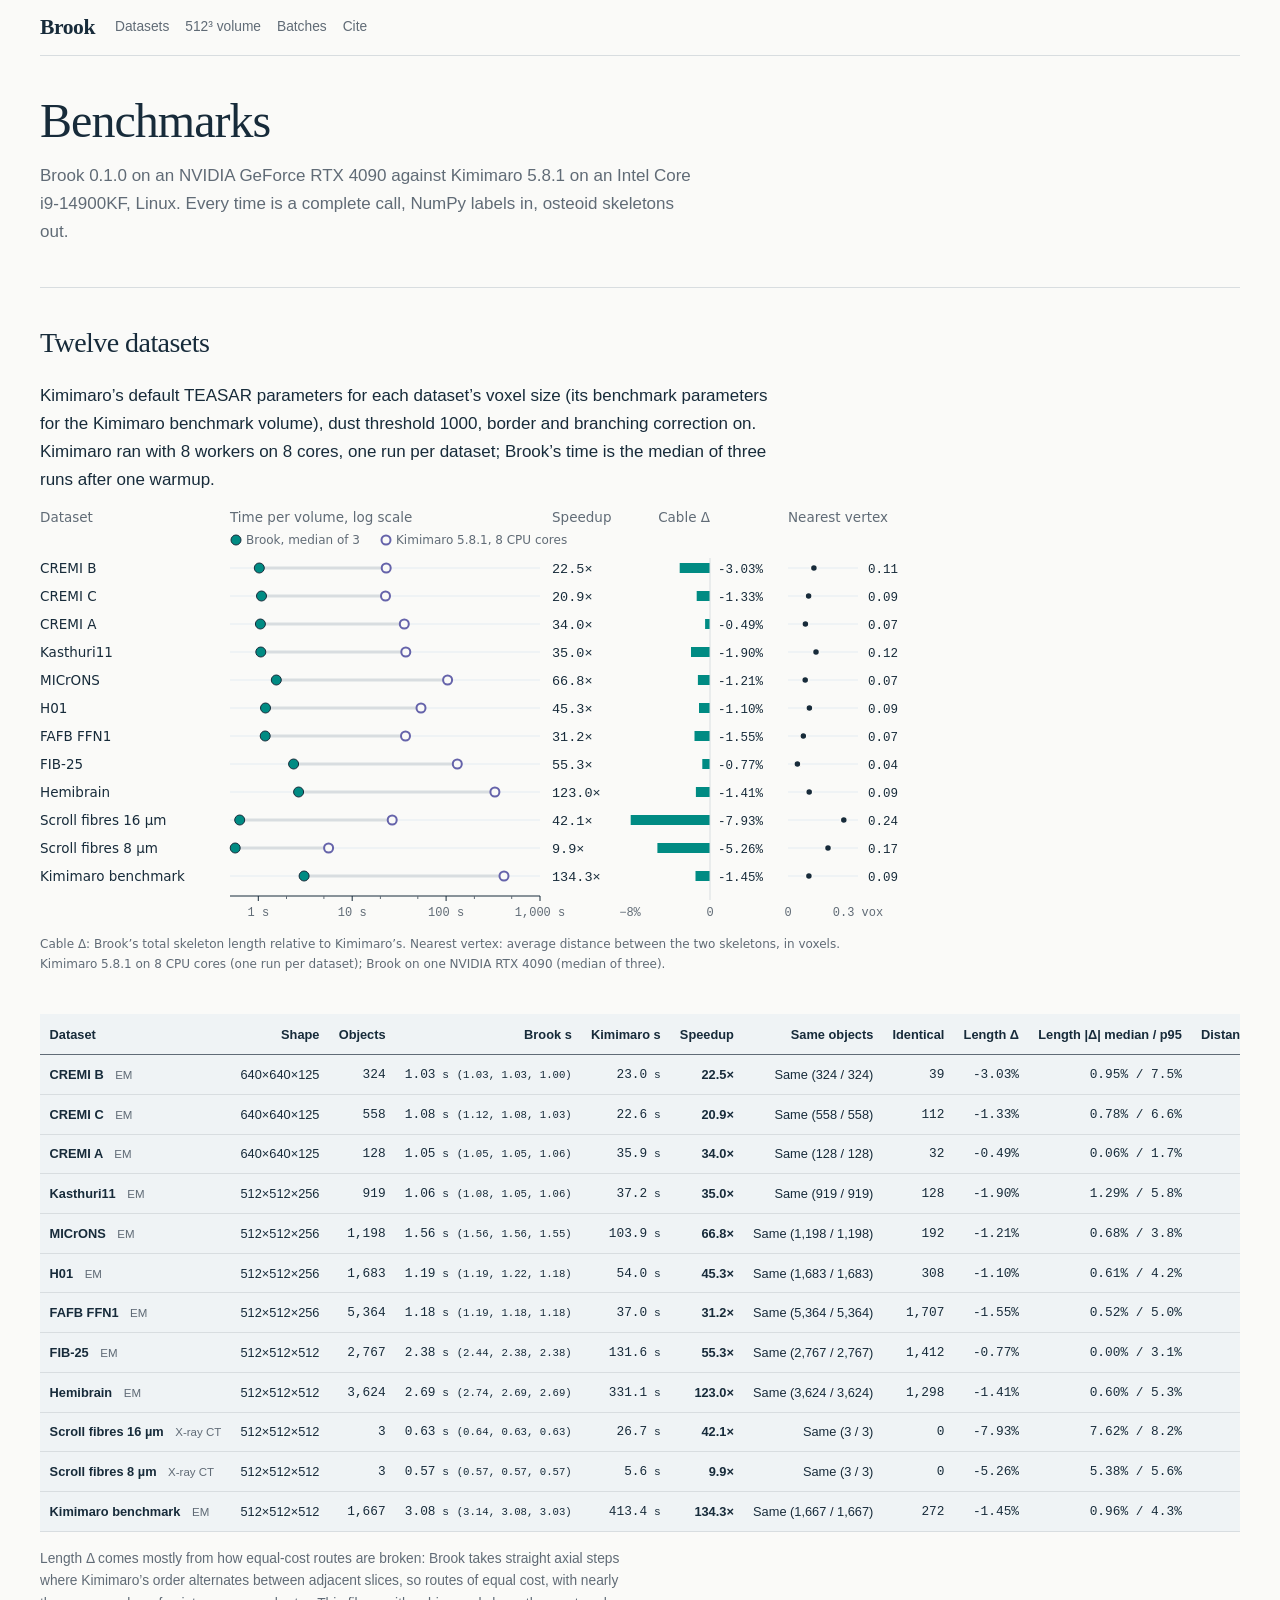
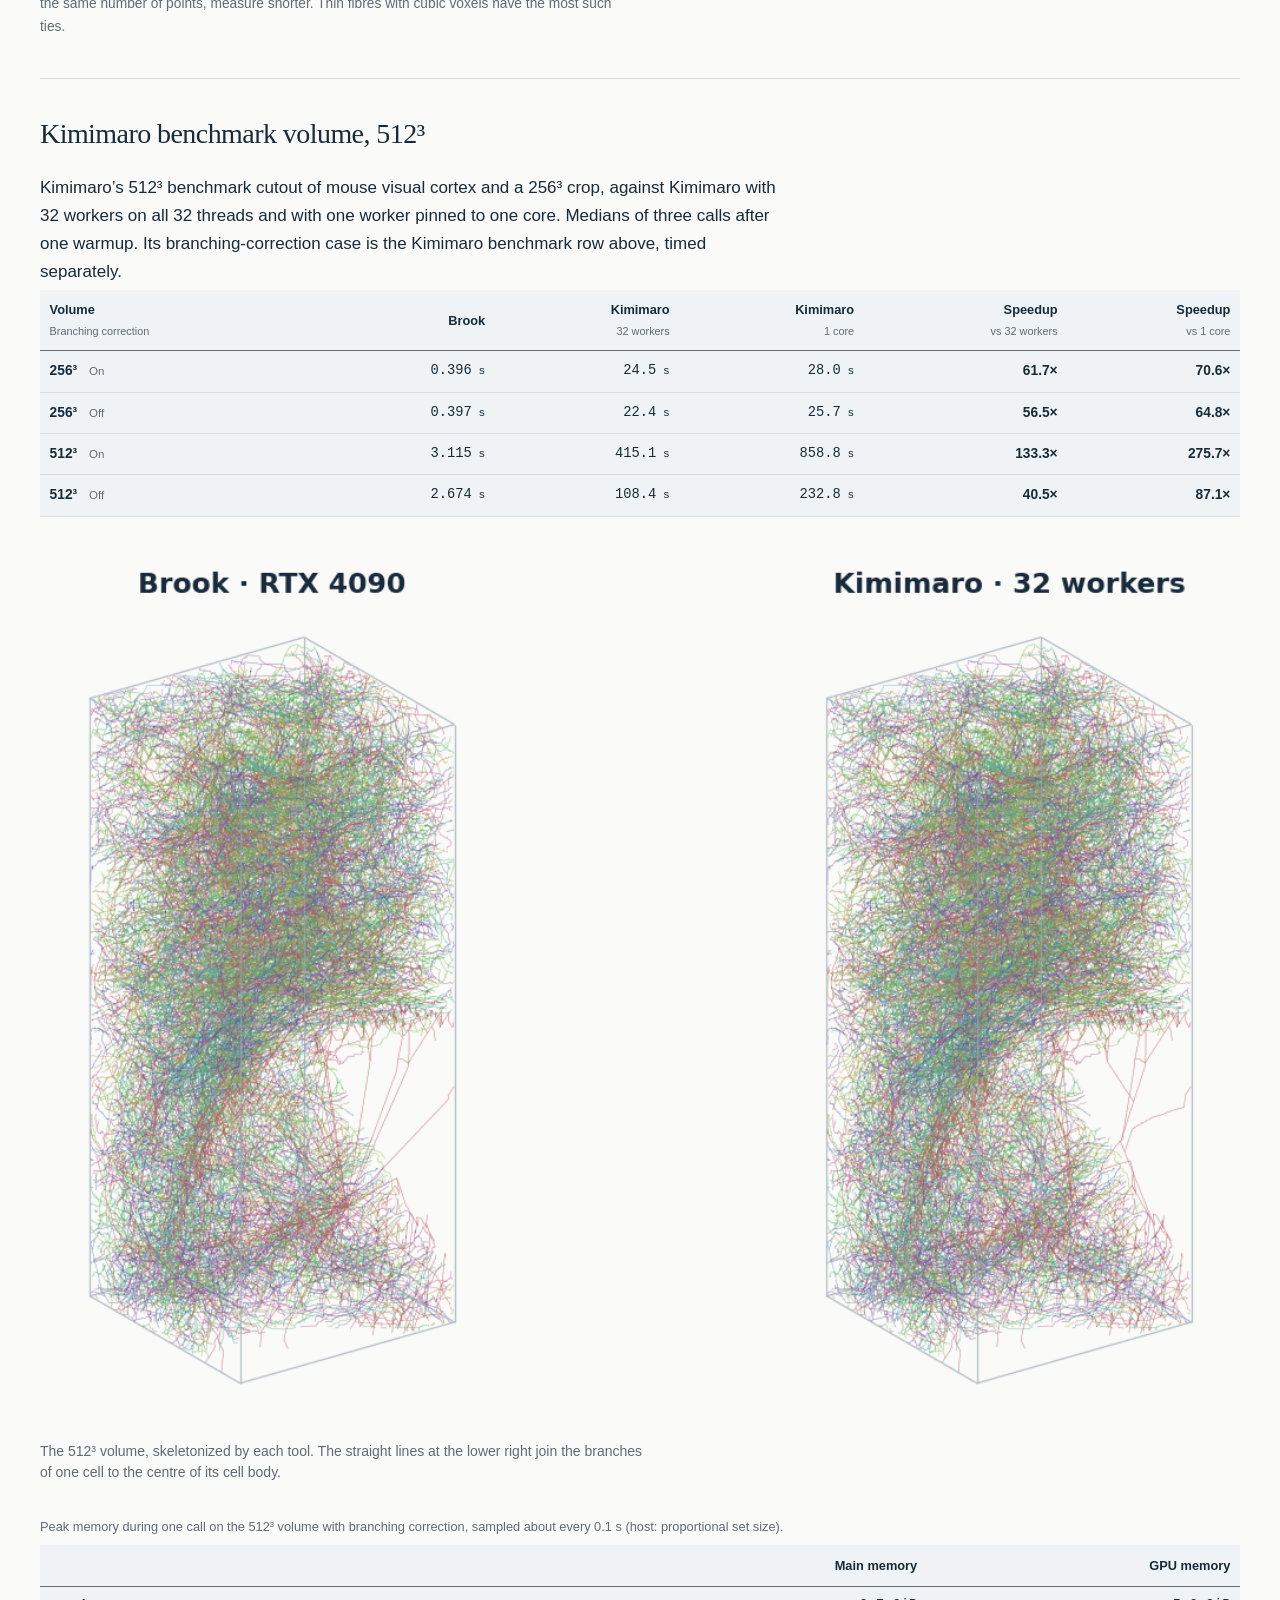
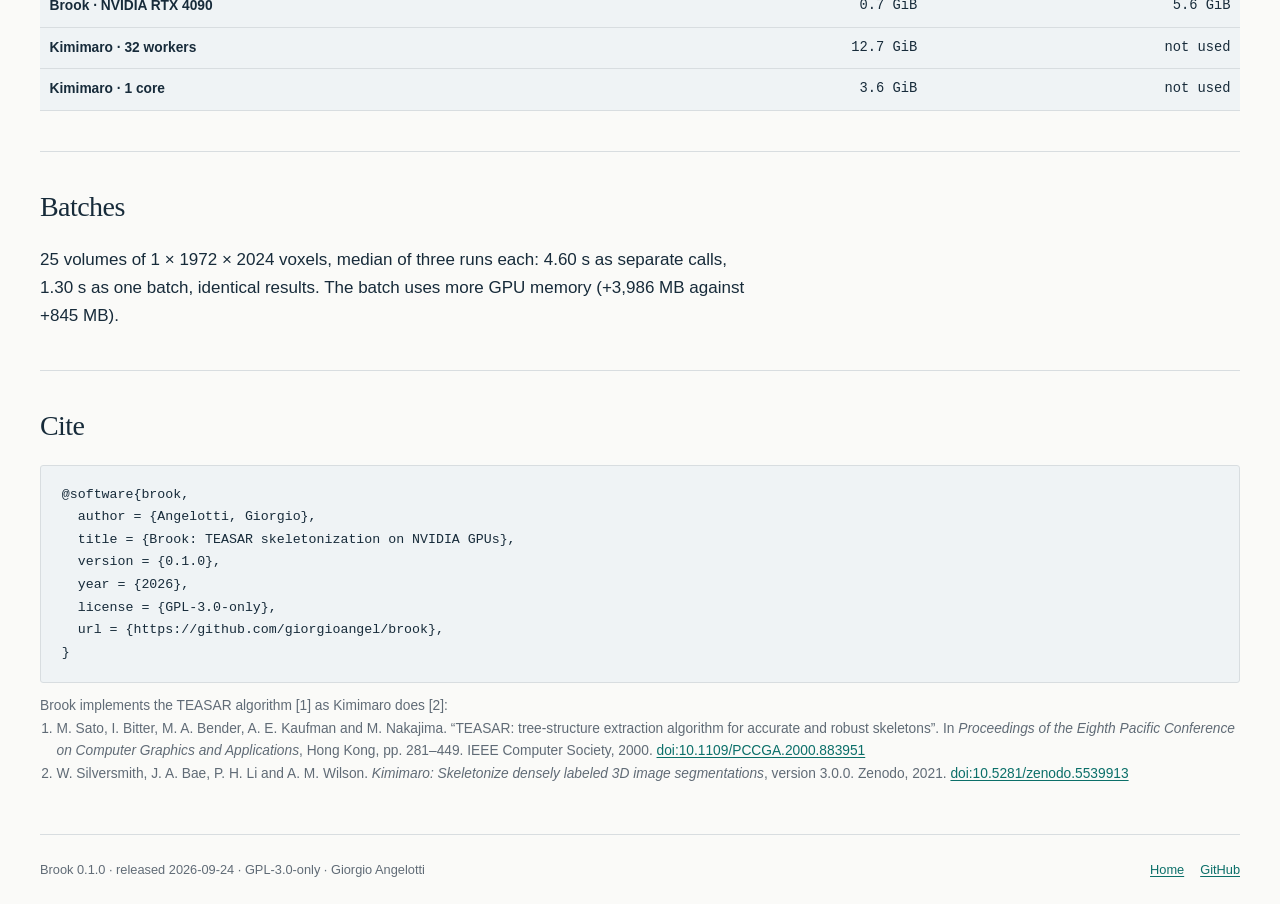
==== site/evidence.html @ 4ff20298 "Brook 0.1.0 TEASAR skeletonization of 3D label volumes on NVIDIA GPUs, with Kimimaro's interface: Py" ====
<!doctype html>
<html lang="en">
<head><meta charset="utf-8"><meta name="viewport" content="width=device-width, initial-scale=1"><meta name="theme-color" content="#fafaf8"><meta name="description" content="Brook on an NVIDIA RTX 4090 against Kimimaro 5.8.1 with 1, 8 and 32 CPU workers: time per volume and skeleton agreement on twelve datasets."><meta property="og:title" content="Brook benchmarks: NVIDIA RTX 4090 against Kimimaro"><meta property="og:description" content="Brook on an NVIDIA RTX 4090 against Kimimaro 5.8.1 with 1, 8 and 32 CPU workers: time per volume and skeleton agreement on twelve datasets."><meta property="og:type" content="website">
  <link rel="canonical" href="https://giorgioangel.github.io/brook/evidence.html">
  <meta property="og:url" content="https://giorgioangel.github.io/brook/evidence.html">
  <meta property="og:site_name" content="Brook">
  <meta property="og:image" content="https://giorgioangel.github.io/brook/assets/social-card.png">
  <meta property="og:image:type" content="image/png">
  <meta property="og:image:width" content="1280">
  <meta property="og:image:height" content="640">
  <meta property="og:image:alt" content="Seconds per volume on twelve datasets: Brook on an NVIDIA RTX 4090 against Kimimaro on 8 CPU cores">
  <meta name="twitter:card" content="summary_large_image">
  <title>Brook benchmarks: NVIDIA RTX 4090 against Kimimaro</title><link rel="icon" type="image/svg+xml" href="assets/favicon.svg"><link rel="stylesheet" href="assets/style.css"></head>
<body>
  <a class="skip-link" href="#main">Skip to content</a>
  <nav class="site-nav wrap" aria-label="Project navigation">
    <a class="wordmark" href="./">Brook</a>
    <div class="nav-links"><a href="#datasets">Datasets</a><a href="#benchmark">512³ volume</a><a href="#batch">Batches</a><a href="#cite">Cite</a></div>
  </nav>
  <main id="main" class="wrap evidence-main">
    <div class="evidence-title"><h1>Benchmarks</h1><p>Brook 0.1.0 on an NVIDIA GeForce RTX 4090 against Kimimaro 5.8.1 on an Intel Core i9-14900KF, Linux. Every time is a complete call, NumPy labels in, osteoid skeletons out.</p></div>

    <section class="evidence-method" id="datasets"><h2>Twelve datasets</h2>
      <p>Kimimaro’s default TEASAR parameters for each dataset’s voxel size (its benchmark parameters for the Kimimaro benchmark volume), dust threshold 1000, border and branching correction on. Kimimaro ran with 8 workers on 8 cores, one run per dataset; Brook’s time is the median of three runs after one warmup.</p>
      <figure class="fig" id="fig-generality">
        <div class="fig-body"><div class="fig-wide w880"><svg class="generality-figure generality-figure-wide" id="gen-wide" role="img" aria-labelledby="gen-wide-title gen-wide-desc" viewBox="0 0 880 480" width="880" height="480" font-family="system-ui, -apple-system, 'Segoe UI', Roboto, 'Helvetica Neue', sans-serif" font-size="13" fill="#172b3a"><title id="gen-wide-title">Brook and Kimimaro on 12 datasets: time per volume, skeleton length and distance between skeletons</title><desc id="gen-wide-desc">12 of 12 datasets complete. Speedup 9.9× to 134.3× (median 38.5×). Total cable length -7.93% to -0.49%; mean nearest-vertex distance at most 0.24 voxels. Kimimaro 5.8.1 on 8 CPU cores, one run; Brook median of three.</desc><g id="gen-wide-header"><text x="0" y="20" text-anchor="start" font-size="13.5" fill="#606b76">Dataset</text><text x="190" y="20" text-anchor="start" font-size="13.5" fill="#606b76">Time per volume, log scale</text><text x="512" y="20" text-anchor="start" font-size="13.5" fill="#606b76">Speedup</text><text x="670" y="20" text-anchor="end" font-size="13.5" fill="#606b76">Cable Δ</text><text x="748" y="20" text-anchor="start" font-size="13.5" fill="#606b76">Nearest vertex</text><circle cx="196.0" cy="38" r="5" fill="#008b83" stroke="#172b3a" stroke-width="1"/><text x="206" y="42" text-anchor="start" font-size="12" fill="#606b76">Brook, median of 3</text><circle cx="346.0" cy="38" r="4.5" fill="#fafaf8" stroke="#6563aa" stroke-width="2"/><text x="356" y="42" text-anchor="start" font-size="12" fill="#606b76">Kimimaro 5.8.1, 8 CPU cores</text></g><g id="gen-wide-cremi_b"><text x="0" y="71" text-anchor="start" font-size="13.5" fill="#172b3a">CREMI B</text><line x1="190" x2="500" y1="66" y2="66" stroke="#eff3f5" stroke-width="2"/><line x1="219.3" x2="346.2" y1="66" y2="66" stroke="#d8dde0" stroke-width="3"/><circle cx="346.2" cy="66" r="4.5" fill="#fafaf8" stroke="#6563aa" stroke-width="2"/><circle cx="219.3" cy="66" r="5" fill="#008b83" stroke="#172b3a" stroke-width="1"/><text x="512" y="71" text-anchor="start" font-size="13.5" fill="#172b3a" font-family="ui-monospace, 'SF Mono', Menlo, Consolas, monospace">22.5×</text><rect x="639.7" y="61" width="30.3" height="10" fill="#008b83"/><text x="678" y="71" text-anchor="start" font-size="12.5" fill="#172b3a" font-family="ui-monospace, 'SF Mono', Menlo, Consolas, monospace">-3.03%</text><line x1="748" x2="818" y1="66" y2="66" stroke="#eff3f5" stroke-width="2"/><circle cx="773.9" cy="66" r="3.5" fill="#172b3a" stroke="#fafaf8" stroke-width="1.5"/><text x="828" y="71" text-anchor="start" font-size="12.5" fill="#172b3a" font-family="ui-monospace, 'SF Mono', Menlo, Consolas, monospace">0.11</text></g><g id="gen-wide-cremi_c"><text x="0" y="99" text-anchor="start" font-size="13.5" fill="#172b3a">CREMI C</text><line x1="190" x2="500" y1="94" y2="94" stroke="#eff3f5" stroke-width="2"/><line x1="221.5" x2="345.5" y1="94" y2="94" stroke="#d8dde0" stroke-width="3"/><circle cx="345.5" cy="94" r="4.5" fill="#fafaf8" stroke="#6563aa" stroke-width="2"/><circle cx="221.5" cy="94" r="5" fill="#008b83" stroke="#172b3a" stroke-width="1"/><text x="512" y="99" text-anchor="start" font-size="13.5" fill="#172b3a" font-family="ui-monospace, 'SF Mono', Menlo, Consolas, monospace">20.9×</text><rect x="656.7" y="89" width="13.3" height="10" fill="#008b83"/><text x="678" y="99" text-anchor="start" font-size="12.5" fill="#172b3a" font-family="ui-monospace, 'SF Mono', Menlo, Consolas, monospace">-1.33%</text><line x1="748" x2="818" y1="94" y2="94" stroke="#eff3f5" stroke-width="2"/><circle cx="768.6" cy="94" r="3.5" fill="#172b3a" stroke="#fafaf8" stroke-width="1.5"/><text x="828" y="99" text-anchor="start" font-size="12.5" fill="#172b3a" font-family="ui-monospace, 'SF Mono', Menlo, Consolas, monospace">0.09</text></g><g id="gen-wide-cremi_a"><text x="0" y="127" text-anchor="start" font-size="13.5" fill="#172b3a">CREMI A</text><line x1="190" x2="500" y1="122" y2="122" stroke="#eff3f5" stroke-width="2"/><line x1="220.4" x2="364.3" y1="122" y2="122" stroke="#d8dde0" stroke-width="3"/><circle cx="364.3" cy="122" r="4.5" fill="#fafaf8" stroke="#6563aa" stroke-width="2"/><circle cx="220.4" cy="122" r="5" fill="#008b83" stroke="#172b3a" stroke-width="1"/><text x="512" y="127" text-anchor="start" font-size="13.5" fill="#172b3a" font-family="ui-monospace, 'SF Mono', Menlo, Consolas, monospace">34.0×</text><rect x="665.1" y="117" width="4.9" height="10" fill="#008b83"/><text x="678" y="127" text-anchor="start" font-size="12.5" fill="#172b3a" font-family="ui-monospace, 'SF Mono', Menlo, Consolas, monospace">-0.49%</text><line x1="748" x2="818" y1="122" y2="122" stroke="#eff3f5" stroke-width="2"/><circle cx="765.4" cy="122" r="3.5" fill="#172b3a" stroke="#fafaf8" stroke-width="1.5"/><text x="828" y="127" text-anchor="start" font-size="12.5" fill="#172b3a" font-family="ui-monospace, 'SF Mono', Menlo, Consolas, monospace">0.07</text></g><g id="gen-wide-kasthuri11"><text x="0" y="155" text-anchor="start" font-size="13.5" fill="#172b3a">Kasthuri11</text><line x1="190" x2="500" y1="150" y2="150" stroke="#eff3f5" stroke-width="2"/><line x1="220.8" x2="365.8" y1="150" y2="150" stroke="#d8dde0" stroke-width="3"/><circle cx="365.8" cy="150" r="4.5" fill="#fafaf8" stroke="#6563aa" stroke-width="2"/><circle cx="220.8" cy="150" r="5" fill="#008b83" stroke="#172b3a" stroke-width="1"/><text x="512" y="155" text-anchor="start" font-size="13.5" fill="#172b3a" font-family="ui-monospace, 'SF Mono', Menlo, Consolas, monospace">35.0×</text><rect x="651.0" y="145" width="19.0" height="10" fill="#008b83"/><text x="678" y="155" text-anchor="start" font-size="12.5" fill="#172b3a" font-family="ui-monospace, 'SF Mono', Menlo, Consolas, monospace">-1.90%</text><line x1="748" x2="818" y1="150" y2="150" stroke="#eff3f5" stroke-width="2"/><circle cx="776.0" cy="150" r="3.5" fill="#172b3a" stroke="#fafaf8" stroke-width="1.5"/><text x="828" y="155" text-anchor="start" font-size="12.5" fill="#172b3a" font-family="ui-monospace, 'SF Mono', Menlo, Consolas, monospace">0.12</text></g><g id="gen-wide-minnie65"><text x="0" y="183" text-anchor="start" font-size="13.5" fill="#172b3a">MICrONS</text><line x1="190" x2="500" y1="178" y2="178" stroke="#eff3f5" stroke-width="2"/><line x1="236.3" x2="407.6" y1="178" y2="178" stroke="#d8dde0" stroke-width="3"/><circle cx="407.6" cy="178" r="4.5" fill="#fafaf8" stroke="#6563aa" stroke-width="2"/><circle cx="236.3" cy="178" r="5" fill="#008b83" stroke="#172b3a" stroke-width="1"/><text x="512" y="183" text-anchor="start" font-size="13.5" fill="#172b3a" font-family="ui-monospace, 'SF Mono', Menlo, Consolas, monospace">66.8×</text><rect x="657.9" y="173" width="12.1" height="10" fill="#008b83"/><text x="678" y="183" text-anchor="start" font-size="12.5" fill="#172b3a" font-family="ui-monospace, 'SF Mono', Menlo, Consolas, monospace">-1.21%</text><line x1="748" x2="818" y1="178" y2="178" stroke="#eff3f5" stroke-width="2"/><circle cx="765.2" cy="178" r="3.5" fill="#172b3a" stroke="#fafaf8" stroke-width="1.5"/><text x="828" y="183" text-anchor="start" font-size="12.5" fill="#172b3a" font-family="ui-monospace, 'SF Mono', Menlo, Consolas, monospace">0.07</text></g><g id="gen-wide-h01"><text x="0" y="211" text-anchor="start" font-size="13.5" fill="#172b3a">H01</text><line x1="190" x2="500" y1="206" y2="206" stroke="#eff3f5" stroke-width="2"/><line x1="225.5" x2="381.0" y1="206" y2="206" stroke="#d8dde0" stroke-width="3"/><circle cx="381.0" cy="206" r="4.5" fill="#fafaf8" stroke="#6563aa" stroke-width="2"/><circle cx="225.5" cy="206" r="5" fill="#008b83" stroke="#172b3a" stroke-width="1"/><text x="512" y="211" text-anchor="start" font-size="13.5" fill="#172b3a" font-family="ui-monospace, 'SF Mono', Menlo, Consolas, monospace">45.3×</text><rect x="659.0" y="201" width="11.0" height="10" fill="#008b83"/><text x="678" y="211" text-anchor="start" font-size="12.5" fill="#172b3a" font-family="ui-monospace, 'SF Mono', Menlo, Consolas, monospace">-1.10%</text><line x1="748" x2="818" y1="206" y2="206" stroke="#eff3f5" stroke-width="2"/><circle cx="769.4" cy="206" r="3.5" fill="#172b3a" stroke="#fafaf8" stroke-width="1.5"/><text x="828" y="211" text-anchor="start" font-size="12.5" fill="#172b3a" font-family="ui-monospace, 'SF Mono', Menlo, Consolas, monospace">0.09</text></g><g id="gen-wide-fafb_ffn1"><text x="0" y="239" text-anchor="start" font-size="13.5" fill="#172b3a">FAFB FFN1</text><line x1="190" x2="500" y1="234" y2="234" stroke="#eff3f5" stroke-width="2"/><line x1="225.2" x2="365.5" y1="234" y2="234" stroke="#d8dde0" stroke-width="3"/><circle cx="365.5" cy="234" r="4.5" fill="#fafaf8" stroke="#6563aa" stroke-width="2"/><circle cx="225.2" cy="234" r="5" fill="#008b83" stroke="#172b3a" stroke-width="1"/><text x="512" y="239" text-anchor="start" font-size="13.5" fill="#172b3a" font-family="ui-monospace, 'SF Mono', Menlo, Consolas, monospace">31.2×</text><rect x="654.5" y="229" width="15.5" height="10" fill="#008b83"/><text x="678" y="239" text-anchor="start" font-size="12.5" fill="#172b3a" font-family="ui-monospace, 'SF Mono', Menlo, Consolas, monospace">-1.55%</text><line x1="748" x2="818" y1="234" y2="234" stroke="#eff3f5" stroke-width="2"/><circle cx="763.3" cy="234" r="3.5" fill="#172b3a" stroke="#fafaf8" stroke-width="1.5"/><text x="828" y="239" text-anchor="start" font-size="12.5" fill="#172b3a" font-family="ui-monospace, 'SF Mono', Menlo, Consolas, monospace">0.07</text></g><g id="gen-wide-fib25"><text x="0" y="267" text-anchor="start" font-size="13.5" fill="#172b3a">FIB-25</text><line x1="190" x2="500" y1="262" y2="262" stroke="#eff3f5" stroke-width="2"/><line x1="253.6" x2="417.3" y1="262" y2="262" stroke="#d8dde0" stroke-width="3"/><circle cx="417.3" cy="262" r="4.5" fill="#fafaf8" stroke="#6563aa" stroke-width="2"/><circle cx="253.6" cy="262" r="5" fill="#008b83" stroke="#172b3a" stroke-width="1"/><text x="512" y="267" text-anchor="start" font-size="13.5" fill="#172b3a" font-family="ui-monospace, 'SF Mono', Menlo, Consolas, monospace">55.3×</text><rect x="662.3" y="257" width="7.7" height="10" fill="#008b83"/><text x="678" y="267" text-anchor="start" font-size="12.5" fill="#172b3a" font-family="ui-monospace, 'SF Mono', Menlo, Consolas, monospace">-0.77%</text><line x1="748" x2="818" y1="262" y2="262" stroke="#eff3f5" stroke-width="2"/><circle cx="757.4" cy="262" r="3.5" fill="#172b3a" stroke="#fafaf8" stroke-width="1.5"/><text x="828" y="267" text-anchor="start" font-size="12.5" fill="#172b3a" font-family="ui-monospace, 'SF Mono', Menlo, Consolas, monospace">0.04</text></g><g id="gen-wide-hemibrain"><text x="0" y="295" text-anchor="start" font-size="13.5" fill="#172b3a">Hemibrain</text><line x1="190" x2="500" y1="290" y2="290" stroke="#eff3f5" stroke-width="2"/><line x1="258.6" x2="454.9" y1="290" y2="290" stroke="#d8dde0" stroke-width="3"/><circle cx="454.9" cy="290" r="4.5" fill="#fafaf8" stroke="#6563aa" stroke-width="2"/><circle cx="258.6" cy="290" r="5" fill="#008b83" stroke="#172b3a" stroke-width="1"/><text x="512" y="295" text-anchor="start" font-size="13.5" fill="#172b3a" font-family="ui-monospace, 'SF Mono', Menlo, Consolas, monospace">123.0×</text><rect x="655.9" y="285" width="14.1" height="10" fill="#008b83"/><text x="678" y="295" text-anchor="start" font-size="12.5" fill="#172b3a" font-family="ui-monospace, 'SF Mono', Menlo, Consolas, monospace">-1.41%</text><line x1="748" x2="818" y1="290" y2="290" stroke="#eff3f5" stroke-width="2"/><circle cx="769.2" cy="290" r="3.5" fill="#172b3a" stroke="#fafaf8" stroke-width="1.5"/><text x="828" y="295" text-anchor="start" font-size="12.5" fill="#172b3a" font-family="ui-monospace, 'SF Mono', Menlo, Consolas, monospace">0.09</text></g><g id="gen-wide-scroll_fibers_l1"><text x="0" y="323" text-anchor="start" font-size="13.5" fill="#172b3a">Scroll fibres 16 µm</text><line x1="190" x2="500" y1="318" y2="318" stroke="#eff3f5" stroke-width="2"/><line x1="199.7" x2="352.2" y1="318" y2="318" stroke="#d8dde0" stroke-width="3"/><circle cx="352.2" cy="318" r="4.5" fill="#fafaf8" stroke="#6563aa" stroke-width="2"/><circle cx="199.7" cy="318" r="5" fill="#008b83" stroke="#172b3a" stroke-width="1"/><text x="512" y="323" text-anchor="start" font-size="13.5" fill="#172b3a" font-family="ui-monospace, 'SF Mono', Menlo, Consolas, monospace">42.1×</text><rect x="590.7" y="313" width="79.3" height="10" fill="#008b83"/><text x="678" y="323" text-anchor="start" font-size="12.5" fill="#172b3a" font-family="ui-monospace, 'SF Mono', Menlo, Consolas, monospace">-7.93%</text><line x1="748" x2="818" y1="318" y2="318" stroke="#eff3f5" stroke-width="2"/><circle cx="803.8" cy="318" r="3.5" fill="#172b3a" stroke="#fafaf8" stroke-width="1.5"/><text x="828" y="323" text-anchor="start" font-size="12.5" fill="#172b3a" font-family="ui-monospace, 'SF Mono', Menlo, Consolas, monospace">0.24</text></g><g id="gen-wide-scroll_fibers"><text x="0" y="351" text-anchor="start" font-size="13.5" fill="#172b3a">Scroll fibres 8 µm</text><line x1="190" x2="500" y1="346" y2="346" stroke="#eff3f5" stroke-width="2"/><line x1="195.2" x2="288.6" y1="346" y2="346" stroke="#d8dde0" stroke-width="3"/><circle cx="288.6" cy="346" r="4.5" fill="#fafaf8" stroke="#6563aa" stroke-width="2"/><circle cx="195.2" cy="346" r="5" fill="#008b83" stroke="#172b3a" stroke-width="1"/><text x="512" y="351" text-anchor="start" font-size="13.5" fill="#172b3a" font-family="ui-monospace, 'SF Mono', Menlo, Consolas, monospace">9.9×</text><rect x="617.4" y="341" width="52.6" height="10" fill="#008b83"/><text x="678" y="351" text-anchor="start" font-size="12.5" fill="#172b3a" font-family="ui-monospace, 'SF Mono', Menlo, Consolas, monospace">-5.26%</text><line x1="748" x2="818" y1="346" y2="346" stroke="#eff3f5" stroke-width="2"/><circle cx="788.0" cy="346" r="3.5" fill="#172b3a" stroke="#fafaf8" stroke-width="1.5"/><text x="828" y="351" text-anchor="start" font-size="12.5" fill="#172b3a" font-family="ui-monospace, 'SF Mono', Menlo, Consolas, monospace">0.17</text></g><g id="gen-wide-connectomics"><text x="0" y="379" text-anchor="start" font-size="13.5" fill="#172b3a">Kimimaro benchmark</text><line x1="190" x2="500" y1="374" y2="374" stroke="#eff3f5" stroke-width="2"/><line x1="264.1" x2="464.0" y1="374" y2="374" stroke="#d8dde0" stroke-width="3"/><circle cx="464.0" cy="374" r="4.5" fill="#fafaf8" stroke="#6563aa" stroke-width="2"/><circle cx="264.1" cy="374" r="5" fill="#008b83" stroke="#172b3a" stroke-width="1"/><text x="512" y="379" text-anchor="start" font-size="13.5" fill="#172b3a" font-family="ui-monospace, 'SF Mono', Menlo, Consolas, monospace">134.3×</text><rect x="655.5" y="369" width="14.5" height="10" fill="#008b83"/><text x="678" y="379" text-anchor="start" font-size="12.5" fill="#172b3a" font-family="ui-monospace, 'SF Mono', Menlo, Consolas, monospace">-1.45%</text><line x1="748" x2="818" y1="374" y2="374" stroke="#eff3f5" stroke-width="2"/><circle cx="768.9" cy="374" r="3.5" fill="#172b3a" stroke="#fafaf8" stroke-width="1.5"/><text x="828" y="379" text-anchor="start" font-size="12.5" fill="#172b3a" font-family="ui-monospace, 'SF Mono', Menlo, Consolas, monospace">0.09</text></g><g id="gen-wide-axis"><line x1="190" x2="500" y1="394" y2="394" stroke="#172b3a" stroke-width="1"/><line x1="218.3" x2="218.3" y1="394" y2="399" stroke="#172b3a" stroke-width="1"/><text x="218.3" y="414" text-anchor="middle" font-size="12" fill="#606b76" font-family="ui-monospace, 'SF Mono', Menlo, Consolas, monospace">1 s</text><line x1="246.5" x2="246.5" y1="394" y2="397" stroke="#606b76" stroke-width="1"/><line x1="283.9" x2="283.9" y1="394" y2="397" stroke="#606b76" stroke-width="1"/><line x1="312.2" x2="312.2" y1="394" y2="399" stroke="#172b3a" stroke-width="1"/><text x="312.2" y="414" text-anchor="middle" font-size="12" fill="#606b76" font-family="ui-monospace, 'SF Mono', Menlo, Consolas, monospace">10 s</text><line x1="340.4" x2="340.4" y1="394" y2="397" stroke="#606b76" stroke-width="1"/><line x1="377.8" x2="377.8" y1="394" y2="397" stroke="#606b76" stroke-width="1"/><line x1="406.1" x2="406.1" y1="394" y2="399" stroke="#172b3a" stroke-width="1"/><text x="406.1" y="414" text-anchor="middle" font-size="12" fill="#606b76" font-family="ui-monospace, 'SF Mono', Menlo, Consolas, monospace">100 s</text><line x1="434.4" x2="434.4" y1="394" y2="397" stroke="#606b76" stroke-width="1"/><line x1="471.7" x2="471.7" y1="394" y2="397" stroke="#606b76" stroke-width="1"/><line x1="500.0" x2="500.0" y1="394" y2="399" stroke="#172b3a" stroke-width="1"/><text x="500" y="414" text-anchor="middle" font-size="12" fill="#606b76" font-family="ui-monospace, 'SF Mono', Menlo, Consolas, monospace">1,000 s</text><line x1="670" x2="670" y1="56" y2="398" stroke="#d8dde0" stroke-width="1"/><text x="590" y="414" text-anchor="middle" font-size="12" fill="#606b76" font-family="ui-monospace, 'SF Mono', Menlo, Consolas, monospace">−8%</text><text x="670" y="414" text-anchor="middle" font-size="12" fill="#606b76" font-family="ui-monospace, 'SF Mono', Menlo, Consolas, monospace">0</text><text x="748" y="414" text-anchor="middle" font-size="12" fill="#606b76" font-family="ui-monospace, 'SF Mono', Menlo, Consolas, monospace">0</text><text x="818" y="414" text-anchor="middle" font-size="12" fill="#606b76" font-family="ui-monospace, 'SF Mono', Menlo, Consolas, monospace">0.3 vox</text></g><text x="0" y="446" text-anchor="start" font-size="12" fill="#606b76">Cable Δ: Brook’s total skeleton length relative to Kimimaro’s. Nearest vertex: average distance between the two skeletons, in voxels.</text><text x="0" y="466" text-anchor="start" font-size="12" fill="#606b76">Kimimaro 5.8.1 on 8 CPU cores (one run per dataset); Brook on one NVIDIA RTX 4090 (median of three).</text></svg></div><div class="fig-compact"><svg class="generality-figure generality-figure-narrow" id="gen-narrow" role="img" aria-labelledby="gen-narrow-title gen-narrow-desc" viewBox="0 0 360 872" width="360" height="872" font-family="system-ui, -apple-system, 'Segoe UI', Roboto, 'Helvetica Neue', sans-serif" font-size="13" fill="#172b3a"><title id="gen-narrow-title">Brook and Kimimaro on 12 datasets: time per volume, skeleton length and distance between skeletons</title><desc id="gen-narrow-desc">12 of 12 datasets complete. Speedup 9.9× to 134.3× (median 38.5×). Total cable length -7.93% to -0.49%; mean nearest-vertex distance at most 0.24 voxels. Kimimaro 5.8.1 on 8 CPU cores, one run; Brook median of three.</desc><g id="gen-narrow-legend"><circle cx="14.0" cy="14" r="5" fill="#008b83" stroke="#172b3a" stroke-width="1"/><text x="24" y="18" text-anchor="start" font-size="12" fill="#172b3a">Brook, median of 3</text><circle cx="184.0" cy="14" r="4.5" fill="#fafaf8" stroke="#6563aa" stroke-width="2"/><text x="194" y="18" text-anchor="start" font-size="12" fill="#172b3a">Kimimaro, 8 cores</text></g><text x="8" y="38" text-anchor="start" font-size="11.5" fill="#606b76">time per volume, log scale</text><g id="gen-narrow-cremi_b"><text x="8" y="62" text-anchor="start" font-size="13" fill="#172b3a" font-weight="600">CREMI B</text><text x="352" y="62" text-anchor="end" font-size="13" fill="#172b3a" font-family="ui-monospace, 'SF Mono', Menlo, Consolas, monospace" font-weight="600">22.5×</text><line x1="8" x2="352" y1="82" y2="82" stroke="#eff3f5" stroke-width="2"/><line x1="45.4" x2="181.3" y1="82" y2="82" stroke="#d8dde0" stroke-width="3"/><circle cx="181.3" cy="82" r="4.5" fill="#fafaf8" stroke="#6563aa" stroke-width="2"/><circle cx="45.4" cy="82" r="5" fill="#008b83" stroke="#172b3a" stroke-width="1"/><text x="8" y="102" text-anchor="start" font-size="11.5" fill="#606b76" font-family="ui-monospace, 'SF Mono', Menlo, Consolas, monospace">cable -3.03% · nearest 0.11 vox · same labels</text></g><g id="gen-narrow-cremi_c"><text x="8" y="126" text-anchor="start" font-size="13" fill="#172b3a" font-weight="600">CREMI C</text><text x="352" y="126" text-anchor="end" font-size="13" fill="#172b3a" font-family="ui-monospace, 'SF Mono', Menlo, Consolas, monospace" font-weight="600">20.9×</text><line x1="8" x2="352" y1="146" y2="146" stroke="#eff3f5" stroke-width="2"/><line x1="47.8" x2="180.5" y1="146" y2="146" stroke="#d8dde0" stroke-width="3"/><circle cx="180.5" cy="146" r="4.5" fill="#fafaf8" stroke="#6563aa" stroke-width="2"/><circle cx="47.8" cy="146" r="5" fill="#008b83" stroke="#172b3a" stroke-width="1"/><text x="8" y="166" text-anchor="start" font-size="11.5" fill="#606b76" font-family="ui-monospace, 'SF Mono', Menlo, Consolas, monospace">cable -1.33% · nearest 0.09 vox · same labels</text></g><g id="gen-narrow-cremi_a"><text x="8" y="190" text-anchor="start" font-size="13" fill="#172b3a" font-weight="600">CREMI A</text><text x="352" y="190" text-anchor="end" font-size="13" fill="#172b3a" font-family="ui-monospace, 'SF Mono', Menlo, Consolas, monospace" font-weight="600">34.0×</text><line x1="8" x2="352" y1="210" y2="210" stroke="#eff3f5" stroke-width="2"/><line x1="46.6" x2="200.6" y1="210" y2="210" stroke="#d8dde0" stroke-width="3"/><circle cx="200.6" cy="210" r="4.5" fill="#fafaf8" stroke="#6563aa" stroke-width="2"/><circle cx="46.6" cy="210" r="5" fill="#008b83" stroke="#172b3a" stroke-width="1"/><text x="8" y="230" text-anchor="start" font-size="11.5" fill="#606b76" font-family="ui-monospace, 'SF Mono', Menlo, Consolas, monospace">cable -0.49% · nearest 0.07 vox · same labels</text></g><g id="gen-narrow-kasthuri11"><text x="8" y="254" text-anchor="start" font-size="13" fill="#172b3a" font-weight="600">Kasthuri11</text><text x="352" y="254" text-anchor="end" font-size="13" fill="#172b3a" font-family="ui-monospace, 'SF Mono', Menlo, Consolas, monospace" font-weight="600">35.0×</text><line x1="8" x2="352" y1="274" y2="274" stroke="#eff3f5" stroke-width="2"/><line x1="47.0" x2="202.2" y1="274" y2="274" stroke="#d8dde0" stroke-width="3"/><circle cx="202.2" cy="274" r="4.5" fill="#fafaf8" stroke="#6563aa" stroke-width="2"/><circle cx="47.0" cy="274" r="5" fill="#008b83" stroke="#172b3a" stroke-width="1"/><text x="8" y="294" text-anchor="start" font-size="11.5" fill="#606b76" font-family="ui-monospace, 'SF Mono', Menlo, Consolas, monospace">cable -1.90% · nearest 0.12 vox · same labels</text></g><g id="gen-narrow-minnie65"><text x="8" y="318" text-anchor="start" font-size="13" fill="#172b3a" font-weight="600">MICrONS</text><text x="352" y="318" text-anchor="end" font-size="13" fill="#172b3a" font-family="ui-monospace, 'SF Mono', Menlo, Consolas, monospace" font-weight="600">66.8×</text><line x1="8" x2="352" y1="338" y2="338" stroke="#eff3f5" stroke-width="2"/><line x1="63.6" x2="247.1" y1="338" y2="338" stroke="#d8dde0" stroke-width="3"/><circle cx="247.1" cy="338" r="4.5" fill="#fafaf8" stroke="#6563aa" stroke-width="2"/><circle cx="63.6" cy="338" r="5" fill="#008b83" stroke="#172b3a" stroke-width="1"/><text x="8" y="358" text-anchor="start" font-size="11.5" fill="#606b76" font-family="ui-monospace, 'SF Mono', Menlo, Consolas, monospace">cable -1.21% · nearest 0.07 vox · same labels</text></g><g id="gen-narrow-h01"><text x="8" y="382" text-anchor="start" font-size="13" fill="#172b3a" font-weight="600">H01</text><text x="352" y="382" text-anchor="end" font-size="13" fill="#172b3a" font-family="ui-monospace, 'SF Mono', Menlo, Consolas, monospace" font-weight="600">45.3×</text><line x1="8" x2="352" y1="402" y2="402" stroke="#eff3f5" stroke-width="2"/><line x1="52.0" x2="218.5" y1="402" y2="402" stroke="#d8dde0" stroke-width="3"/><circle cx="218.5" cy="402" r="4.5" fill="#fafaf8" stroke="#6563aa" stroke-width="2"/><circle cx="52.0" cy="402" r="5" fill="#008b83" stroke="#172b3a" stroke-width="1"/><text x="8" y="422" text-anchor="start" font-size="11.5" fill="#606b76" font-family="ui-monospace, 'SF Mono', Menlo, Consolas, monospace">cable -1.10% · nearest 0.09 vox · same labels</text></g><g id="gen-narrow-fafb_ffn1"><text x="8" y="446" text-anchor="start" font-size="13" fill="#172b3a" font-weight="600">FAFB FFN1</text><text x="352" y="446" text-anchor="end" font-size="13" fill="#172b3a" font-family="ui-monospace, 'SF Mono', Menlo, Consolas, monospace" font-weight="600">31.2×</text><line x1="8" x2="352" y1="466" y2="466" stroke="#eff3f5" stroke-width="2"/><line x1="51.6" x2="202.0" y1="466" y2="466" stroke="#d8dde0" stroke-width="3"/><circle cx="202.0" cy="466" r="4.5" fill="#fafaf8" stroke="#6563aa" stroke-width="2"/><circle cx="51.6" cy="466" r="5" fill="#008b83" stroke="#172b3a" stroke-width="1"/><text x="8" y="486" text-anchor="start" font-size="11.5" fill="#606b76" font-family="ui-monospace, 'SF Mono', Menlo, Consolas, monospace">cable -1.55% · nearest 0.07 vox · same labels</text></g><g id="gen-narrow-fib25"><text x="8" y="510" text-anchor="start" font-size="13" fill="#172b3a" font-weight="600">FIB-25</text><text x="352" y="510" text-anchor="end" font-size="13" fill="#172b3a" font-family="ui-monospace, 'SF Mono', Menlo, Consolas, monospace" font-weight="600">55.3×</text><line x1="8" x2="352" y1="530" y2="530" stroke="#eff3f5" stroke-width="2"/><line x1="82.1" x2="257.4" y1="530" y2="530" stroke="#d8dde0" stroke-width="3"/><circle cx="257.4" cy="530" r="4.5" fill="#fafaf8" stroke="#6563aa" stroke-width="2"/><circle cx="82.1" cy="530" r="5" fill="#008b83" stroke="#172b3a" stroke-width="1"/><text x="8" y="550" text-anchor="start" font-size="11.5" fill="#606b76" font-family="ui-monospace, 'SF Mono', Menlo, Consolas, monospace">cable -0.77% · nearest 0.04 vox · same labels</text></g><g id="gen-narrow-hemibrain"><text x="8" y="574" text-anchor="start" font-size="13" fill="#172b3a" font-weight="600">Hemibrain</text><text x="352" y="574" text-anchor="end" font-size="13" fill="#172b3a" font-family="ui-monospace, 'SF Mono', Menlo, Consolas, monospace" font-weight="600">123.0×</text><line x1="8" x2="352" y1="594" y2="594" stroke="#eff3f5" stroke-width="2"/><line x1="87.5" x2="297.7" y1="594" y2="594" stroke="#d8dde0" stroke-width="3"/><circle cx="297.7" cy="594" r="4.5" fill="#fafaf8" stroke="#6563aa" stroke-width="2"/><circle cx="87.5" cy="594" r="5" fill="#008b83" stroke="#172b3a" stroke-width="1"/><text x="8" y="614" text-anchor="start" font-size="11.5" fill="#606b76" font-family="ui-monospace, 'SF Mono', Menlo, Consolas, monospace">cable -1.41% · nearest 0.09 vox · same labels</text></g><g id="gen-narrow-scroll_fibers_l1"><text x="8" y="638" text-anchor="start" font-size="13" fill="#172b3a" font-weight="600">Scroll fibres 16 µm</text><text x="352" y="638" text-anchor="end" font-size="13" fill="#172b3a" font-family="ui-monospace, 'SF Mono', Menlo, Consolas, monospace" font-weight="600">42.1×</text><line x1="8" x2="352" y1="658" y2="658" stroke="#eff3f5" stroke-width="2"/><line x1="24.3" x2="187.7" y1="658" y2="658" stroke="#d8dde0" stroke-width="3"/><circle cx="187.7" cy="658" r="4.5" fill="#fafaf8" stroke="#6563aa" stroke-width="2"/><circle cx="24.3" cy="658" r="5" fill="#008b83" stroke="#172b3a" stroke-width="1"/><text x="8" y="678" text-anchor="start" font-size="11.5" fill="#606b76" font-family="ui-monospace, 'SF Mono', Menlo, Consolas, monospace">cable -7.93% · nearest 0.24 vox · same labels</text></g><g id="gen-narrow-scroll_fibers"><text x="8" y="702" text-anchor="start" font-size="13" fill="#172b3a" font-weight="600">Scroll fibres 8 µm</text><text x="352" y="702" text-anchor="end" font-size="13" fill="#172b3a" font-family="ui-monospace, 'SF Mono', Menlo, Consolas, monospace" font-weight="600">9.9×</text><line x1="8" x2="352" y1="722" y2="722" stroke="#eff3f5" stroke-width="2"/><line x1="19.5" x2="119.6" y1="722" y2="722" stroke="#d8dde0" stroke-width="3"/><circle cx="119.6" cy="722" r="4.5" fill="#fafaf8" stroke="#6563aa" stroke-width="2"/><circle cx="19.5" cy="722" r="5" fill="#008b83" stroke="#172b3a" stroke-width="1"/><text x="8" y="742" text-anchor="start" font-size="11.5" fill="#606b76" font-family="ui-monospace, 'SF Mono', Menlo, Consolas, monospace">cable -5.26% · nearest 0.17 vox · same labels</text></g><g id="gen-narrow-connectomics"><text x="8" y="766" text-anchor="start" font-size="13" fill="#172b3a" font-weight="600">Kimimaro benchmark</text><text x="352" y="766" text-anchor="end" font-size="13" fill="#172b3a" font-family="ui-monospace, 'SF Mono', Menlo, Consolas, monospace" font-weight="600">134.3×</text><line x1="8" x2="352" y1="786" y2="786" stroke="#eff3f5" stroke-width="2"/><line x1="93.4" x2="307.4" y1="786" y2="786" stroke="#d8dde0" stroke-width="3"/><circle cx="307.4" cy="786" r="4.5" fill="#fafaf8" stroke="#6563aa" stroke-width="2"/><circle cx="93.4" cy="786" r="5" fill="#008b83" stroke="#172b3a" stroke-width="1"/><text x="8" y="806" text-anchor="start" font-size="11.5" fill="#606b76" font-family="ui-monospace, 'SF Mono', Menlo, Consolas, monospace">cable -1.45% · nearest 0.09 vox · same labels</text></g><g id="gen-narrow-axis"><line x1="14" x2="346" y1="820" y2="820" stroke="#172b3a" stroke-width="1"/><line x1="44.3" x2="44.3" y1="820" y2="825" stroke="#172b3a" stroke-width="1"/><text x="44.3" y="838" text-anchor="middle" font-size="11.5" fill="#606b76" font-family="ui-monospace, 'SF Mono', Menlo, Consolas, monospace">1 s</text><line x1="74.6" x2="74.6" y1="820" y2="823" stroke="#606b76" stroke-width="1"/><line x1="114.6" x2="114.6" y1="820" y2="823" stroke="#606b76" stroke-width="1"/><line x1="144.9" x2="144.9" y1="820" y2="825" stroke="#172b3a" stroke-width="1"/><text x="144.9" y="838" text-anchor="middle" font-size="11.5" fill="#606b76" font-family="ui-monospace, 'SF Mono', Menlo, Consolas, monospace">10 s</text><line x1="175.1" x2="175.1" y1="820" y2="823" stroke="#606b76" stroke-width="1"/><line x1="215.1" x2="215.1" y1="820" y2="823" stroke="#606b76" stroke-width="1"/><line x1="245.4" x2="245.4" y1="820" y2="825" stroke="#172b3a" stroke-width="1"/><text x="245.4" y="838" text-anchor="middle" font-size="11.5" fill="#606b76" font-family="ui-monospace, 'SF Mono', Menlo, Consolas, monospace">100 s</text><line x1="275.7" x2="275.7" y1="820" y2="823" stroke="#606b76" stroke-width="1"/><line x1="315.7" x2="315.7" y1="820" y2="823" stroke="#606b76" stroke-width="1"/><line x1="346.0" x2="346.0" y1="820" y2="825" stroke="#172b3a" stroke-width="1"/><text x="346" y="838" text-anchor="end" font-size="11.5" fill="#606b76" font-family="ui-monospace, 'SF Mono', Menlo, Consolas, monospace">1,000 s</text></g><text x="8" y="860" text-anchor="start" font-size="11.5" fill="#606b76">Kimimaro on 8 CPU cores, one run per dataset</text></svg></div></div>
      </figure>
      <div class="table-scroll" role="region" aria-label="Twelve datasets" tabindex="0"><table class="output-table"><thead><tr><th scope="col">Dataset</th><th scope="col">Shape</th><th scope="col">Objects</th><th scope="col">Brook s</th><th scope="col">Kimimaro s</th><th scope="col">Speedup</th><th scope="col">Same objects</th><th scope="col">Identical</th><th scope="col">Length Δ</th><th scope="col">Length |Δ| median / p95</th><th scope="col">Distance mean / p95</th><th scope="col">Endpoints</th><th scope="col">Pieces</th></tr></thead><tbody><tr><th scope="row">CREMI B <small>EM</small></th><td>640×640×125</td><td class="numeric">324</td><td class="numeric">1.03<span class="unit"> s</span> <small>(1.03, 1.03, 1.00)</small></td><td class="numeric">23.0<span class="unit"> s</span></td><td class="ratio">22.5×</td><td>Same (324 / 324)</td><td class="numeric">39</td><td class="numeric">-3.03%</td><td class="numeric">0.95% / 7.5%</td><td class="numeric">0.11 / 0.31</td><td class="numeric">1,221 → 1,235</td><td class="numeric">393 → 393</td></tr>
<tr><th scope="row">CREMI C <small>EM</small></th><td>640×640×125</td><td class="numeric">558</td><td class="numeric">1.08<span class="unit"> s</span> <small>(1.12, 1.08, 1.03)</small></td><td class="numeric">22.6<span class="unit"> s</span></td><td class="ratio">20.9×</td><td>Same (558 / 558)</td><td class="numeric">112</td><td class="numeric">-1.33%</td><td class="numeric">0.78% / 6.6%</td><td class="numeric">0.09 / 0.24</td><td class="numeric">2,182 → 2,178</td><td class="numeric">821 → 821</td></tr>
<tr><th scope="row">CREMI A <small>EM</small></th><td>640×640×125</td><td class="numeric">128</td><td class="numeric">1.05<span class="unit"> s</span> <small>(1.05, 1.05, 1.06)</small></td><td class="numeric">35.9<span class="unit"> s</span></td><td class="ratio">34.0×</td><td>Same (128 / 128)</td><td class="numeric">32</td><td class="numeric">-0.49%</td><td class="numeric">0.06% / 1.7%</td><td class="numeric">0.07 / 0.06</td><td class="numeric">727 → 728</td><td class="numeric">156 → 156</td></tr>
<tr><th scope="row">Kasthuri11 <small>EM</small></th><td>512×512×256</td><td class="numeric">919</td><td class="numeric">1.06<span class="unit"> s</span> <small>(1.08, 1.05, 1.06)</small></td><td class="numeric">37.2<span class="unit"> s</span></td><td class="ratio">35.0×</td><td>Same (919 / 919)</td><td class="numeric">128</td><td class="numeric">-1.90%</td><td class="numeric">1.29% / 5.8%</td><td class="numeric">0.12 / 0.26</td><td class="numeric">2,882 → 2,882</td><td class="numeric">972 → 972</td></tr>
<tr><th scope="row">MICrONS <small>EM</small></th><td>512×512×256</td><td class="numeric">1,198</td><td class="numeric">1.56<span class="unit"> s</span> <small>(1.56, 1.56, 1.55)</small></td><td class="numeric">103.9<span class="unit"> s</span></td><td class="ratio">66.8×</td><td>Same (1,198 / 1,198)</td><td class="numeric">192</td><td class="numeric">-1.21%</td><td class="numeric">0.68% / 3.8%</td><td class="numeric">0.07 / 0.18</td><td class="numeric">5,578 → 5,595</td><td class="numeric">1,405 → 1,405</td></tr>
<tr><th scope="row">H01 <small>EM</small></th><td>512×512×256</td><td class="numeric">1,683</td><td class="numeric">1.19<span class="unit"> s</span> <small>(1.19, 1.22, 1.18)</small></td><td class="numeric">54.0<span class="unit"> s</span></td><td class="ratio">45.3×</td><td>Same (1,683 / 1,683)</td><td class="numeric">308</td><td class="numeric">-1.10%</td><td class="numeric">0.61% / 4.2%</td><td class="numeric">0.09 / 0.20</td><td class="numeric">4,840 → 4,842</td><td class="numeric">1,788 → 1,788</td></tr>
<tr><th scope="row">FAFB FFN1 <small>EM</small></th><td>512×512×256</td><td class="numeric">5,364</td><td class="numeric">1.18<span class="unit"> s</span> <small>(1.19, 1.18, 1.18)</small></td><td class="numeric">37.0<span class="unit"> s</span></td><td class="ratio">31.2×</td><td>Same (5,364 / 5,364)</td><td class="numeric">1,707</td><td class="numeric">-1.55%</td><td class="numeric">0.52% / 5.0%</td><td class="numeric">0.07 / 0.19</td><td class="numeric">16,411 → 16,440</td><td class="numeric">5,476 → 5,476</td></tr>
<tr><th scope="row">FIB-25 <small>EM</small></th><td>512×512×512</td><td class="numeric">2,767</td><td class="numeric">2.38<span class="unit"> s</span> <small>(2.44, 2.38, 2.38)</small></td><td class="numeric">131.6<span class="unit"> s</span></td><td class="ratio">55.3×</td><td>Same (2,767 / 2,767)</td><td class="numeric">1,412</td><td class="numeric">-0.77%</td><td class="numeric">0.00% / 3.1%</td><td class="numeric">0.04 / 0.14</td><td class="numeric">7,329 → 7,316</td><td class="numeric">2,925 → 2,925</td></tr>
<tr><th scope="row">Hemibrain <small>EM</small></th><td>512×512×512</td><td class="numeric">3,624</td><td class="numeric">2.69<span class="unit"> s</span> <small>(2.74, 2.69, 2.69)</small></td><td class="numeric">331.1<span class="unit"> s</span></td><td class="ratio">123.0×</td><td>Same (3,624 / 3,624)</td><td class="numeric">1,298</td><td class="numeric">-1.41%</td><td class="numeric">0.60% / 5.3%</td><td class="numeric">0.09 / 0.28</td><td class="numeric">13,318 → 13,287</td><td class="numeric">3,808 → 3,808</td></tr>
<tr><th scope="row">Scroll fibres 16 µm <small>X-ray CT</small></th><td>512×512×512</td><td class="numeric">3</td><td class="numeric">0.63<span class="unit"> s</span> <small>(0.64, 0.63, 0.63)</small></td><td class="numeric">26.7<span class="unit"> s</span></td><td class="ratio">42.1×</td><td>Same (3 / 3)</td><td class="numeric">0</td><td class="numeric">-7.93%</td><td class="numeric">7.62% / 8.2%</td><td class="numeric">0.24 / 0.31</td><td class="numeric">6,622 → 6,623</td><td class="numeric">2,022 → 2,022</td></tr>
<tr><th scope="row">Scroll fibres 8 µm <small>X-ray CT</small></th><td>512×512×512</td><td class="numeric">3</td><td class="numeric">0.57<span class="unit"> s</span> <small>(0.57, 0.57, 0.57)</small></td><td class="numeric">5.6<span class="unit"> s</span></td><td class="ratio">9.9×</td><td>Same (3 / 3)</td><td class="numeric">0</td><td class="numeric">-5.26%</td><td class="numeric">5.38% / 5.6%</td><td class="numeric">0.17 / 0.22</td><td class="numeric">4,313 → 4,318</td><td class="numeric">1,825 → 1,825</td></tr>
<tr><th scope="row">Kimimaro benchmark <small>EM</small></th><td>512×512×512</td><td class="numeric">1,667</td><td class="numeric">3.08<span class="unit"> s</span> <small>(3.14, 3.08, 3.03)</small></td><td class="numeric">413.4<span class="unit"> s</span></td><td class="ratio">134.3×</td><td>Same (1,667 / 1,667)</td><td class="numeric">272</td><td class="numeric">-1.45%</td><td class="numeric">0.96% / 4.3%</td><td class="numeric">0.09 / 0.19</td><td class="numeric">9,342 → 9,351</td><td class="numeric">2,124 → 2,125</td></tr></tbody></table></div>
      <p class="small">Length Δ comes mostly from how equal-cost routes are broken: Brook takes straight axial steps where Kimimaro’s order alternates between adjacent slices, so routes of equal cost, with nearly the same number of points, measure shorter. Thin fibres with cubic voxels have the most such ties.</p>
    </section>

    <section class="evidence-method" id="benchmark"><h2>Kimimaro benchmark volume, 512³</h2><p>Kimimaro’s 512³ benchmark cutout of mouse visual cortex and a 256³ crop, against Kimimaro with 32 workers on all 32 threads and with one worker pinned to one core. Medians of three calls after one warmup. Its branching-correction case is the Kimimaro benchmark row above, timed separately.</p>
      <div class="table-scroll" role="region" aria-label="Benchmark volume" tabindex="0"><table class="runtime-table"><thead><tr><th scope="col">Volume <small>Branching correction</small></th><th scope="col">Brook</th><th scope="col">Kimimaro <small>32 workers</small></th><th scope="col">Kimimaro <small>1 core</small></th><th scope="col">Speedup <small>vs 32 workers</small></th><th scope="col">Speedup <small>vs 1 core</small></th></tr></thead><tbody><tr><th scope="row"><strong>256³</strong> <span>On</span></th><td class="numeric">0.396<span class="unit"> s</span></td><td class="numeric">24.5<span class="unit"> s</span></td><td class="numeric">28.0<span class="unit"> s</span></td><td class="ratio">61.7×</td><td class="ratio">70.6×</td></tr>
<tr><th scope="row"><strong>256³</strong> <span>Off</span></th><td class="numeric">0.397<span class="unit"> s</span></td><td class="numeric">22.4<span class="unit"> s</span></td><td class="numeric">25.7<span class="unit"> s</span></td><td class="ratio">56.5×</td><td class="ratio">64.8×</td></tr>
<tr><th scope="row"><strong>512³</strong> <span>On</span></th><td class="numeric">3.115<span class="unit"> s</span></td><td class="numeric">415.1<span class="unit"> s</span></td><td class="numeric">858.8<span class="unit"> s</span></td><td class="ratio">133.3×</td><td class="ratio">275.7×</td></tr>
<tr><th scope="row"><strong>512³</strong> <span>Off</span></th><td class="numeric">2.674<span class="unit"> s</span></td><td class="numeric">108.4<span class="unit"> s</span></td><td class="numeric">232.8<span class="unit"> s</span></td><td class="ratio">40.5×</td><td class="ratio">87.1×</td></tr></tbody></table></div>
      <figure class="result-figure"><img src="assets/skeleton-comparison-light.png" width="1018" height="757" alt="Skeletons of the 512-cubed volume from Brook and from Kimimaro, drawn with the same camera and colours." loading="lazy" decoding="async"><figcaption>The 512³ volume, skeletonized by each tool. The straight lines at the lower right join the branches of one cell to the centre of its cell body.</figcaption></figure>
      <div class="table-scroll" role="region" aria-label="Memory" tabindex="0"><table><caption>Peak memory during one call on the 512³ volume with branching correction, sampled about every 0.1 s (host: proportional set size).</caption><thead><tr><th scope="col"></th><th scope="col">Main memory</th><th scope="col">GPU memory</th></tr></thead><tbody><tr><th scope="row">Brook · NVIDIA RTX 4090</th><td class="numeric">0.7 GiB</td><td class="numeric">5.6 GiB</td></tr><tr><th scope="row">Kimimaro · 32 workers</th><td class="numeric">12.7 GiB</td><td class="numeric">not used</td></tr><tr><th scope="row">Kimimaro · 1 core</th><td class="numeric">3.6 GiB</td><td class="numeric">not used</td></tr></tbody></table></div>
    </section>

    <section class="evidence-method" id="batch"><h2>Batches</h2><p>25 volumes of 1 × 1972 × 2024 voxels, median of three runs each: 4.60&nbsp;s as separate calls, 1.30&nbsp;s as one batch, identical results. The batch uses more GPU memory (+3,986&nbsp;MB against +845&nbsp;MB).</p></section>

    <section class="evidence-method" id="cite"><h2>Cite</h2>
      <pre tabindex="0"><code>@software{brook,
  author = {Angelotti, Giorgio},
  title = {Brook: TEASAR skeletonization on NVIDIA GPUs},
  version = {0.1.0},
  year = {2026},
  license = {GPL-3.0-only},
  url = {https://github.com/giorgioangel/brook},
}</code></pre>
      <p class="small">Brook implements the TEASAR algorithm [1] as Kimimaro does [2]:</p>
      <ol class="small">
        <li>M. Sato, I. Bitter, M. A. Bender, A. E. Kaufman and M. Nakajima. “TEASAR: tree-structure extraction algorithm for accurate and robust skeletons”. In <i>Proceedings of the Eighth Pacific Conference on Computer Graphics and Applications</i>, Hong Kong, pp. 281–449. IEEE Computer Society, 2000. <a href="https://doi.org/10.1109/PCCGA.2000.883951">doi:10.1109/PCCGA.2000.883951</a></li>
        <li>W. Silversmith, J. A. Bae, P. H. Li and A. M. Wilson. <i>Kimimaro: Skeletonize densely labeled 3D image segmentations</i>, version 3.0.0. Zenodo, 2021. <a href="https://doi.org/10.5281/zenodo.5539913">doi:10.5281/zenodo.5539913</a></li>
      </ol>
    </section>
  </main><footer class="site-footer wrap"><span>Brook 0.1.0 · released <time datetime="2026-09-24">2026-09-24</time> · GPL-3.0-only · Giorgio Angelotti</span><span><a href="./">Home</a><a href="https://github.com/giorgioangel/brook">GitHub</a></span></footer>
</body>
</html>
---- site/assets/style.css ----
/* Brook project site. Light theme, system fonts, no external assets.
   Tokens are the figure palette that build.py also uses. */
:root{
  color-scheme:light;
  --paper:#fafaf8;--ink:#172b3a;--slate:#606b76;--slate-tint:#d8dde0;--slate-tint-2:#eff3f5;
  --teal:#008b83;--teal-tint:#e3f2f0;--violet:#6563aa;--violet-tint:#eceaf5;--ochre:#a96025;--ochre-tint:#f3eade;
  --link:#0b6f69;
  --serif:"Iowan Old Style","Palatino Linotype",Palatino,Georgia,serif;
  --sans:-apple-system,BlinkMacSystemFont,"Segoe UI",Roboto,"Helvetica Neue",Arial,sans-serif;
  --mono:ui-monospace,"SFMono-Regular",Menlo,Consolas,"Liberation Mono",monospace;
  --nav-h:56px;
}
*{box-sizing:border-box}
html{scroll-behavior:smooth;scroll-padding-top:calc(var(--nav-h) + 16px)}
body{margin:0;background:var(--paper);color:var(--ink);font-family:var(--sans);font-size:17px;line-height:1.65;-webkit-font-smoothing:antialiased}
a{color:var(--link);text-decoration-thickness:1px;text-underline-offset:.18em}
a:hover{text-decoration-thickness:2px}
:focus-visible{outline:2px solid var(--teal);outline-offset:2px}
img,svg{max-width:100%;height:auto}
img{display:block}
p,h1,h2,h3,h4,figure,dl,dd{margin:0}
p+p{margin-top:1rem}
ul,ol{margin:0;padding-left:1.2em}
h1,h2,h3{font-family:var(--serif);font-weight:500;letter-spacing:-.02em}
h1{font-size:clamp(2.4rem,5vw,4.5rem);line-height:1.05;max-width:18ch}
h2.claim{font-size:2.1rem;line-height:1.25;letter-spacing:-.015em;max-width:28ch}
h3{font-size:1.15rem;line-height:1.35;margin-bottom:.5rem}
code{font-family:var(--mono);font-size:.85em;overflow-wrap:anywhere}
pre{font-family:var(--mono);font-size:.83rem;line-height:1.7;overflow-x:auto;overflow-y:hidden;margin:0;padding:1.1rem 1.3rem;border:1px solid var(--slate-tint);background:var(--slate-tint-2);border-radius:3px;tab-size:4;scrollbar-width:thin;scrollbar-color:var(--slate) var(--slate-tint)}
pre::-webkit-scrollbar{height:9px}
pre::-webkit-scrollbar-track{background:var(--slate-tint)}
pre::-webkit-scrollbar-thumb{background:var(--slate);border-radius:4px}
pre code{font-size:inherit;overflow-wrap:normal}
data{font-family:var(--mono);font-variant-numeric:tabular-nums;color:var(--ink)}
::selection{background:var(--teal-tint)}

.wrap{width:min(1200px,calc(100% - 32px));margin-inline:auto}
.skip-link{position:absolute;left:1rem;top:-5rem;z-index:30;padding:.6rem 1rem;background:var(--ink);color:#fff}
.skip-link:focus{top:1rem;color:#fff}

/* Sticky nav: wordmark and section links. */
.site-nav{position:sticky;top:0;z-index:20;background:var(--paper);border-bottom:1px solid var(--slate-tint);min-height:var(--nav-h);display:flex;align-items:center;gap:1.25rem}
.wordmark{font-family:var(--serif);font-size:1.35rem;font-weight:500;color:var(--ink);text-decoration:none;padding:.4rem 0}

.nav-links{display:flex;gap:1rem;font-size:.86rem}
.nav-links a{text-decoration:none;color:var(--ink);padding:.5rem 0}

/* Hero */
.hero{padding:3.5rem 0 1rem}

.hero h1{margin:1rem 0 1.25rem}
.hero .summary{max-width:66ch}
.cta-row{display:flex;flex-wrap:wrap;gap:.75rem;margin:1.5rem 0 2.5rem}
.cta-row a{display:inline-flex;align-items:center;min-height:44px;padding:0 1rem;border:1px solid var(--ink);border-radius:3px;text-decoration:none;color:var(--ink);font-size:.95rem}
.cta-row a.primary{background:var(--teal);border-color:var(--teal);color:#fff}
.hero-figure .fig-body{max-width:760px}

/* Sections */
.beat{padding:3.5rem 0 1rem;border-top:1px solid var(--slate-tint);margin-top:2.5rem}
.beat-head{display:grid;grid-template-columns:1fr;gap:1rem;align-items:baseline;margin-bottom:1.75rem}

.body{max-width:66ch}
.body+.body{margin-top:1rem}
.beat>.body{margin-top:1.5rem}
.beat>.requirements{margin:.75rem 0 1.5rem}
.evidence-method pre+p{margin-top:.75rem}

.w880{max-width:880px}

/* Figures */
.fig{position:relative;margin:0 0 1.5rem}

.fig-body{padding:.5rem 0}
.fig-body svg{display:block;width:100%;height:auto}

.fig-wide{display:block}
.fig-compact{display:none}
figcaption{font-size:14px;line-height:1.5;color:var(--slate);max-width:78ch;margin-top:.5rem}
figcaption data,figcaption strong{color:var(--ink);font-weight:500}
figcaption a{color:var(--link)}

/* Details tables under data figures. */

.table-scroll{max-width:100%;overflow-x:auto;margin:.25rem 0 1rem}
table{width:100%;border-collapse:collapse;font-variant-numeric:tabular-nums;text-align:right;background:var(--slate-tint-2)}
caption{font-size:.8rem;text-align:left;padding:.6rem 0;color:var(--slate);line-height:1.5}
caption strong{color:var(--ink)}
th{font-weight:600}
thead th{padding:.6rem .6rem;border-bottom:1px solid var(--slate);font-size:.8rem;white-space:nowrap;text-align:right}
thead th:first-child,tbody th{text-align:left}
thead small{display:block;font-weight:400;color:var(--slate);font-size:.68rem;margin-top:.15rem}
tbody td,tbody th{border-bottom:1px solid var(--slate-tint);padding:.55rem .6rem;font-size:.86rem;white-space:nowrap}
tbody th>span,tbody th small{display:inline-block;margin-left:.5rem;font-size:.72rem;color:var(--slate);font-weight:400}
td.numeric{font-family:var(--mono)}
.unit{font-size:.7rem}
.ratio{font-weight:600}

/* Code and citation */
.code-grid{display:grid;grid-template-columns:1fr 1fr;gap:1.25rem}
.code-grid>*{min-width:0}
.code-grid h3{font-family:var(--sans);font-size:.92rem;font-weight:600;margin:0 0 .4rem}

.site-footer{display:flex;flex-wrap:wrap;justify-content:space-between;gap:.5rem 1.5rem;border-top:1px solid var(--slate-tint);padding:1.5rem 0;margin-top:3rem;font-size:.8rem;color:var(--slate)}
.site-footer a{color:var(--link)}

/* Evidence page (records) */
.evidence-main{padding-top:2.5rem}
.evidence-title h1{font-size:clamp(2rem,4vw,3rem)}
.evidence-title>p{max-width:70ch;margin-top:1rem;color:var(--slate)}

.evidence-method{border-top:1px solid var(--slate-tint);padding-top:2rem;margin-top:2.5rem}
.evidence-method h2{font-size:1.75rem;margin-bottom:1rem}
.evidence-method>p{max-width:78ch}

.result-figure{margin:1.5rem 0}
.result-figure>a{display:block;border:1px solid var(--slate-tint)}
.result-figure img{width:100%;height:auto}

.small{font-size:.86rem;color:var(--slate)}

.output-table td,.output-table th{font-size:.8rem}

/* Reduced motion: no smooth scrolling. */

@media (prefers-reduced-motion: reduce){
  html{scroll-behavior:auto}
}

@media (max-width: 960px){
  .code-grid{grid-template-columns:1fr}
}
@media (max-width: 720px){
  :root{--nav-h:48px}
  body{font-size:16px;line-height:1.6}
  .wrap{width:calc(100% - 32px)}
  h2.claim{font-size:1.4rem}
  .hero{padding-top:2rem}
  .cta-row{display:grid;grid-template-columns:1fr 1fr;gap:.6rem}
  .cta-row a{justify-content:center}
  .fig-wide{display:none}
  .fig-compact{display:block}
  .beat{padding-top:2.5rem;margin-top:2rem}
  .beat-head{margin-bottom:1rem}
  .nav-links{display:none}
  .site-nav{gap:.75rem}
  pre{font-size:.76rem;padding:.9rem 1rem}
  .site-footer{flex-direction:column}
}
@media print{
  body{background:#fff;color:#111;font-size:11pt}
  .wrap{width:100%;max-width:none}
  .site-nav,.site-footer,.skip-link,.cta-row{display:none}
  .fig{break-inside:avoid}
  .table-scroll{overflow:visible}
  a{color:#0b6f69}
  pre{white-space:pre-wrap;font-size:9pt}
}
.site-footer span a+a{margin-left:1rem}
.beat{padding-top:4rem}

/* Hero: the product name leads */
.hero{padding:4.5rem 0 1.5rem}
.hero h1{font-size:clamp(4.5rem,13vw,9rem);line-height:.9;letter-spacing:-.045em;margin:0 0 1rem;color:var(--ink)}
.hero .tagline{display:block;font-family:var(--serif);font-size:clamp(1.5rem,3vw,2.1rem);line-height:1.2;letter-spacing:-.02em;margin-top:.75rem;color:var(--ink);max-width:24ch}
.hero .summary{font-size:1.1rem;color:var(--slate);max-width:44ch;margin:0}
.hero .cta-row{margin:1.75rem 0 2.75rem}
.hero-figure figcaption{color:var(--slate)}
.wordmark{font-weight:600;letter-spacing:-.02em}
/* Mechanisms: two columns of figure cards */
.mechanisms{display:grid;grid-template-columns:1fr;gap:3.5rem}
@media (min-width: 960px){.mechanisms{grid-template-columns:1fr 1fr;gap:4rem 4.5rem}}
/* A card left alone in the last row spans both columns: text left, figure right. */
@media (min-width: 960px){
  .mech-wide{grid-column:1 / -1;display:grid;grid-template-columns:1fr 1fr;column-gap:4.5rem;align-items:start}
  .mech-wide>h3,.mech-wide>p{grid-column:1}
  .mech-wide>.fig-body,.mech-wide>figcaption{grid-column:2}
  .mech-wide>.fig-body{grid-row:1 / span 3}
}
.mech{margin:0}
.mech h3{font-size:1.45rem;margin:0 0 .4rem;line-height:1.2}
.mech p{color:var(--slate);margin:0 0 1.5rem;max-width:42ch}
.mech .fig-body{max-width:470px}
#fig-speed .fig-body{max-width:820px}
.nav-links a{color:var(--slate)}
.nav-links a:hover{color:var(--ink)}
@media (min-width: 1100px){.code-grid-3{grid-template-columns:1fr 1fr 1.25fr}}
.code-grid h3{margin-bottom:.4rem}
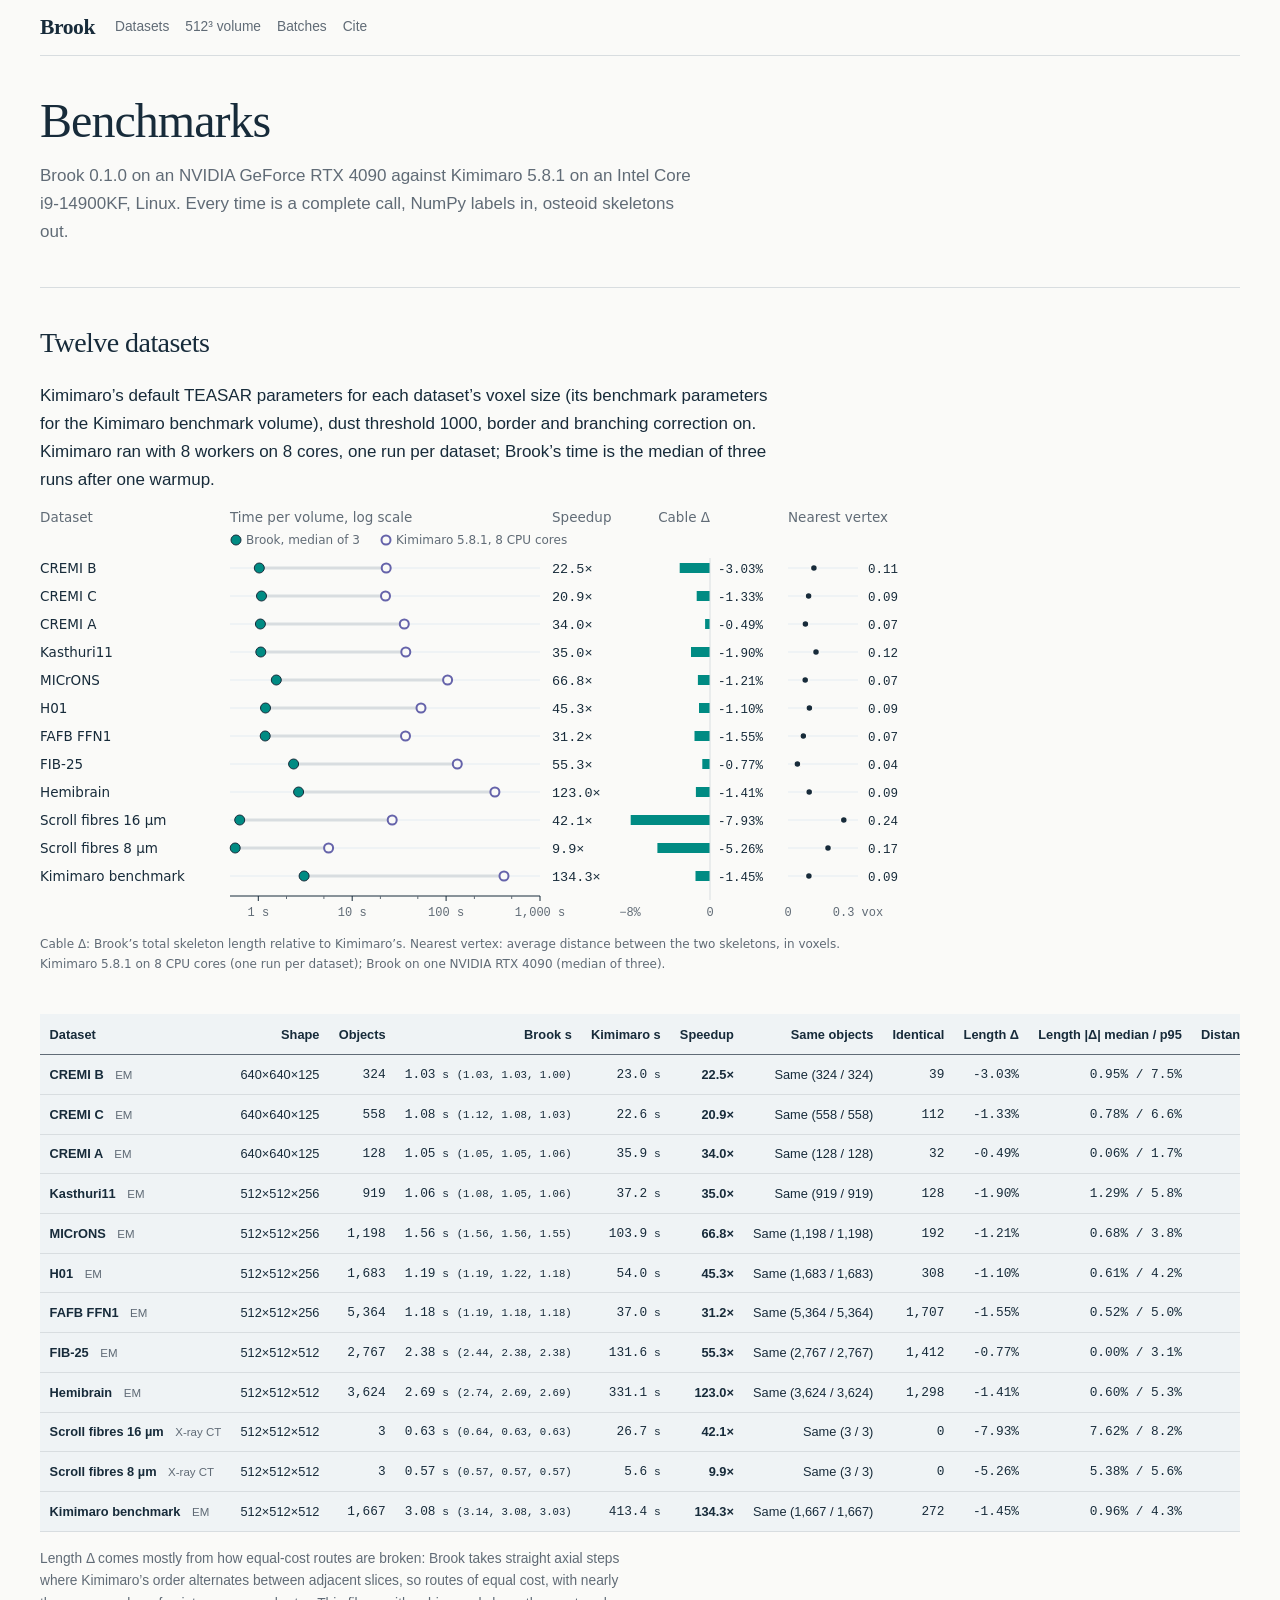
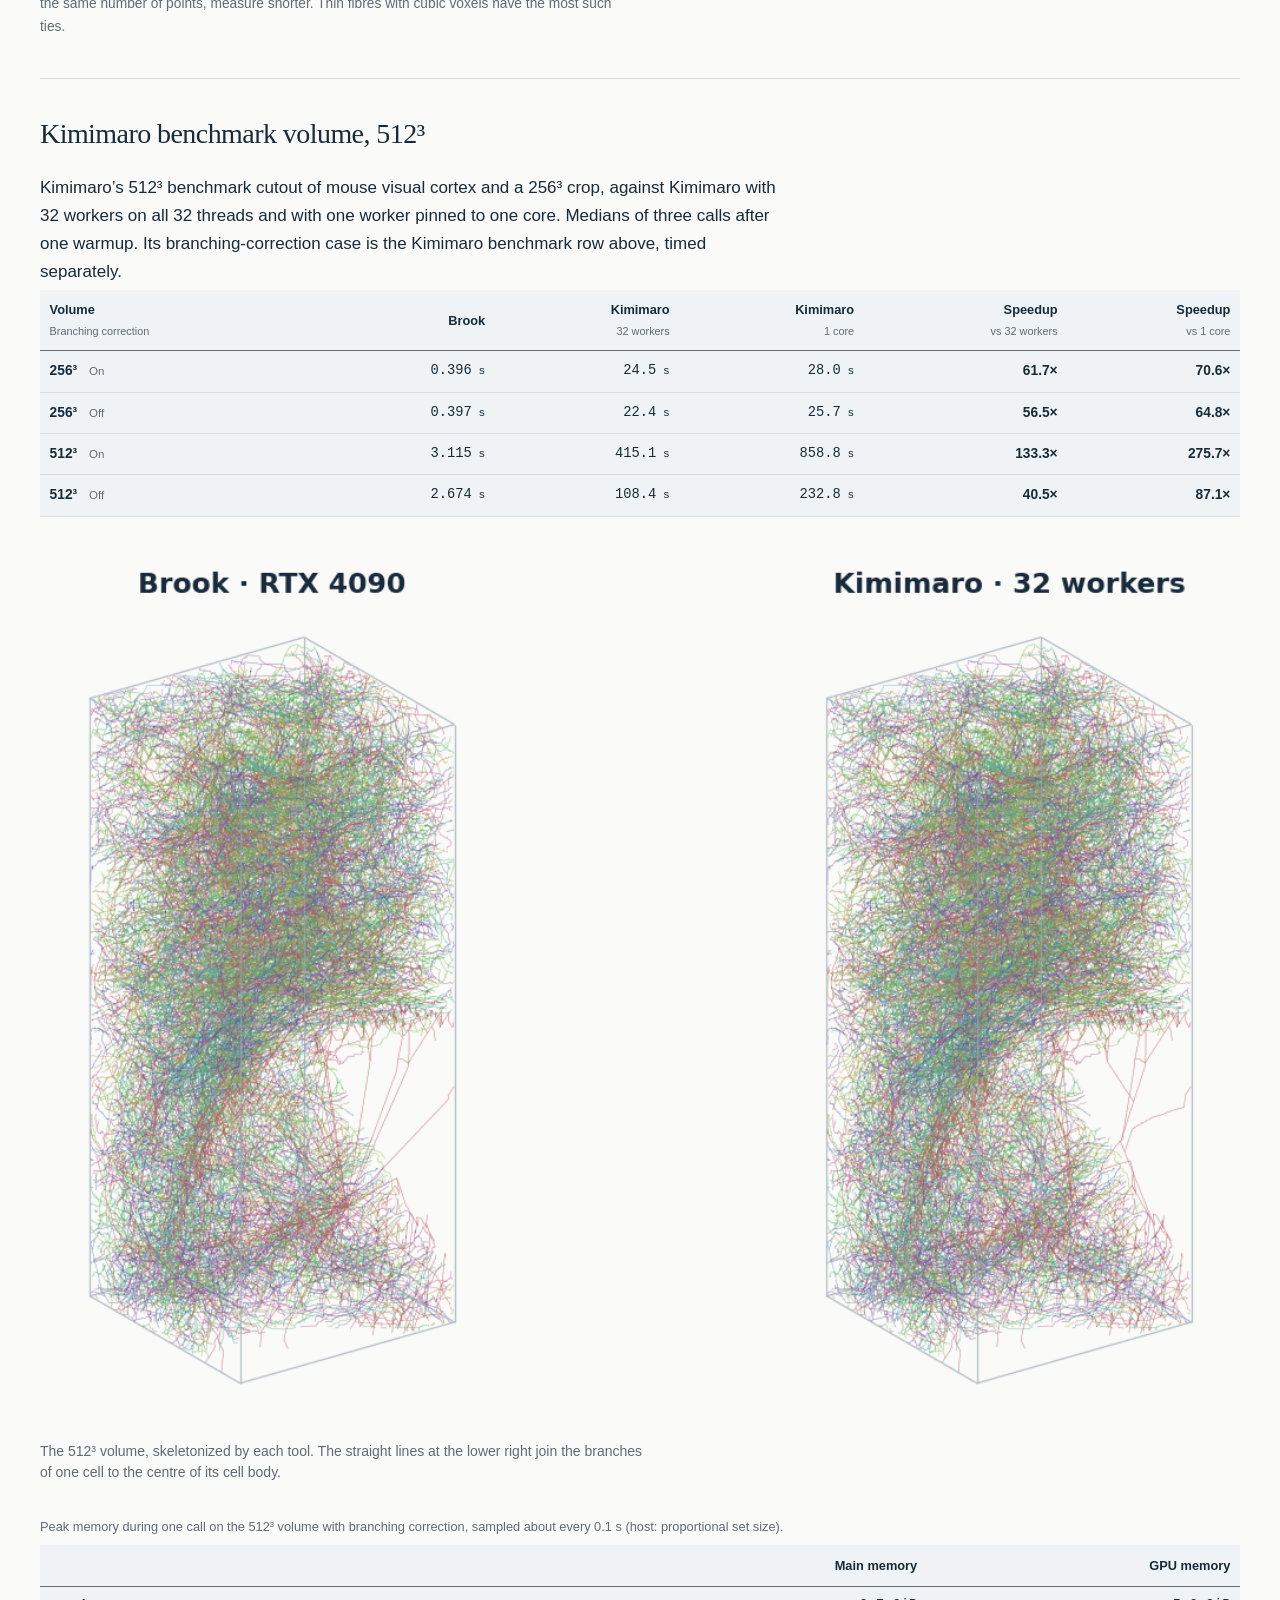
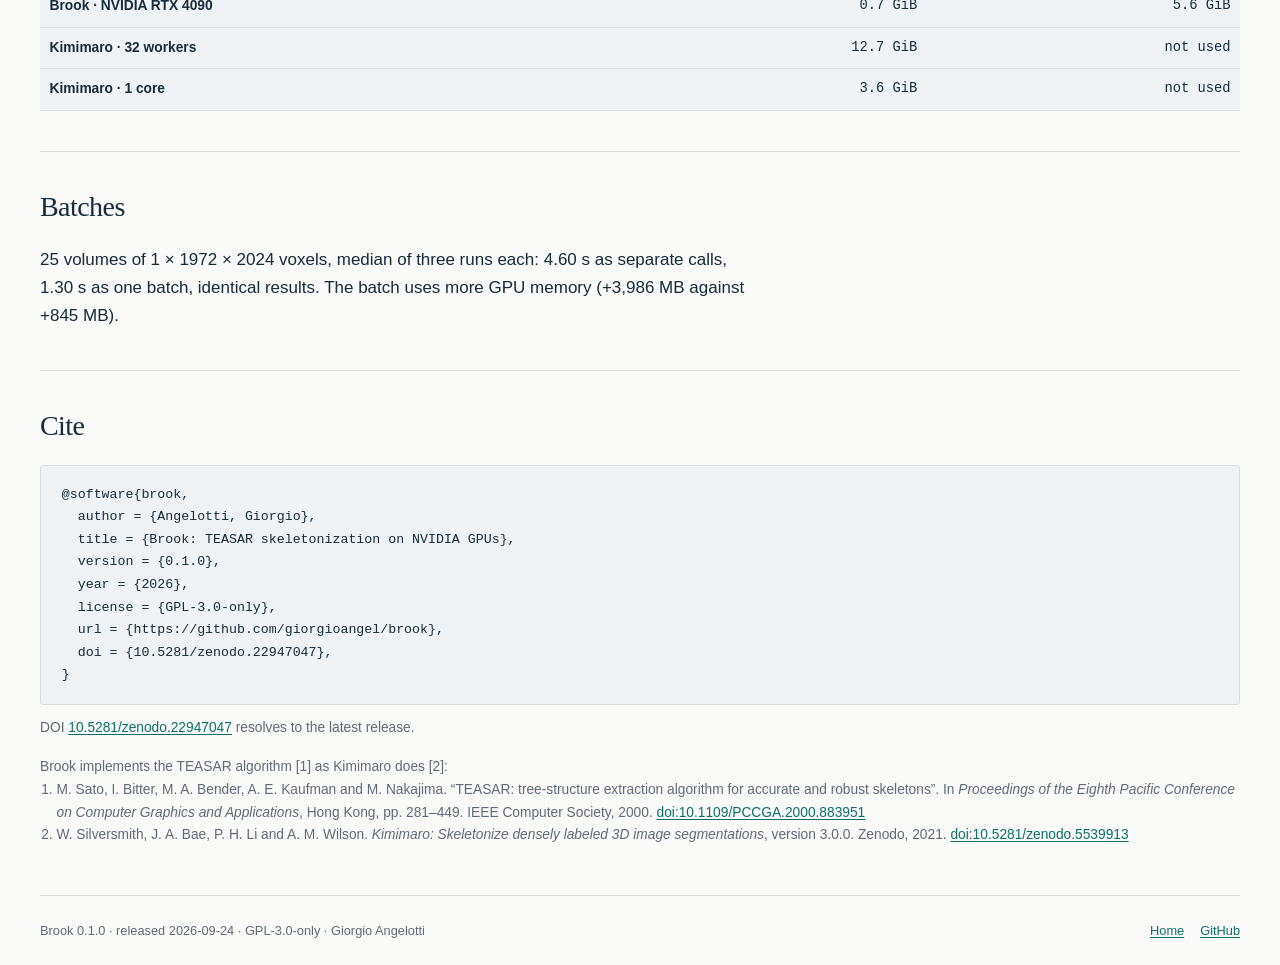
==== commit 10ad453f: "Add the Zenodo DOI and live badges CITATION.cff and the README citation carry the concept DOI 10.528" ====
--- a/site/evidence.html
+++ b/site/evidence.html
@@ -59,7 +59,9 @@
   year = {2026},
   license = {GPL-3.0-only},
   url = {https://github.com/giorgioangel/brook},
+  doi = {10.5281/zenodo.22947047},
 }</code></pre>
+      <p class="small">DOI <a href="https://doi.org/10.5281/zenodo.22947047">10.5281/zenodo.22947047</a> resolves to the latest release.</p>
       <p class="small">Brook implements the TEASAR algorithm [1] as Kimimaro does [2]:</p>
       <ol class="small">
         <li>M. Sato, I. Bitter, M. A. Bender, A. E. Kaufman and M. Nakajima. “TEASAR: tree-structure extraction algorithm for accurate and robust skeletons”. In <i>Proceedings of the Eighth Pacific Conference on Computer Graphics and Applications</i>, Hong Kong, pp. 281–449. IEEE Computer Society, 2000. <a href="https://doi.org/10.1109/PCCGA.2000.883951">doi:10.1109/PCCGA.2000.883951</a></li>
